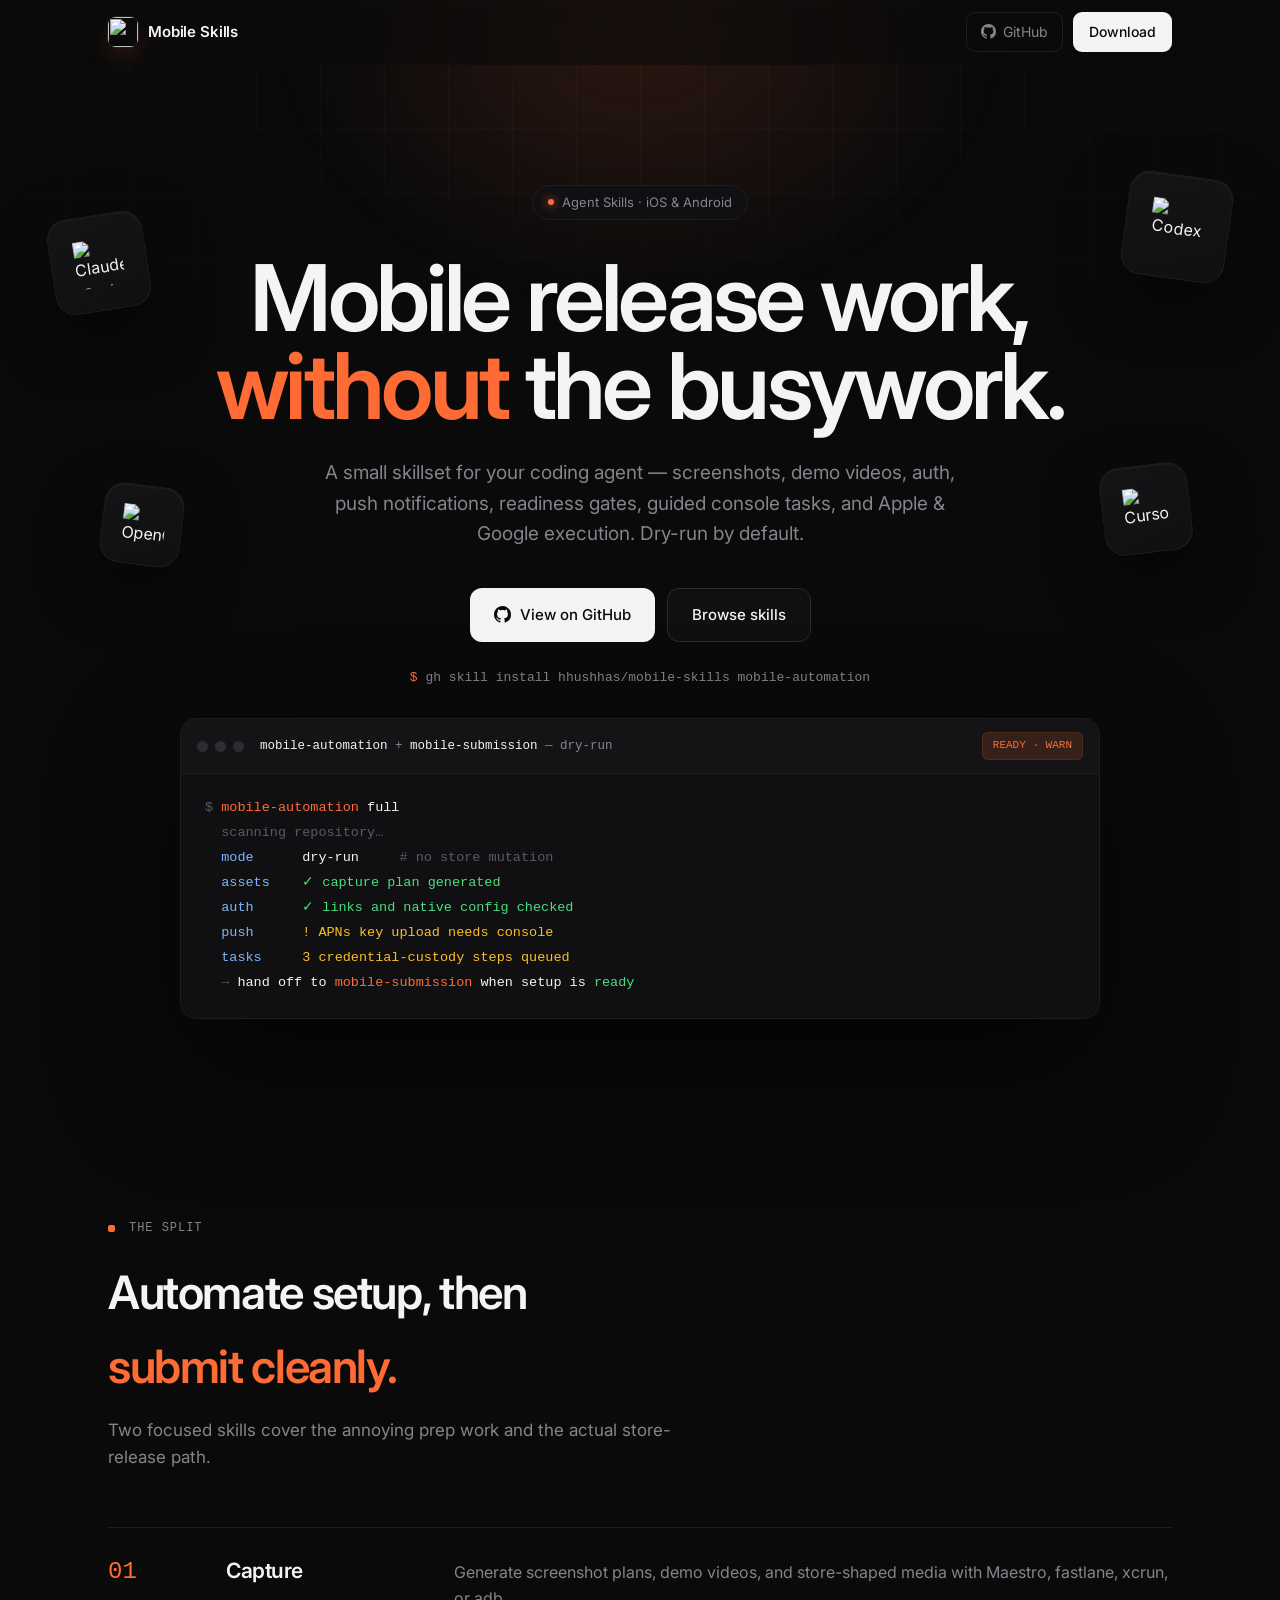
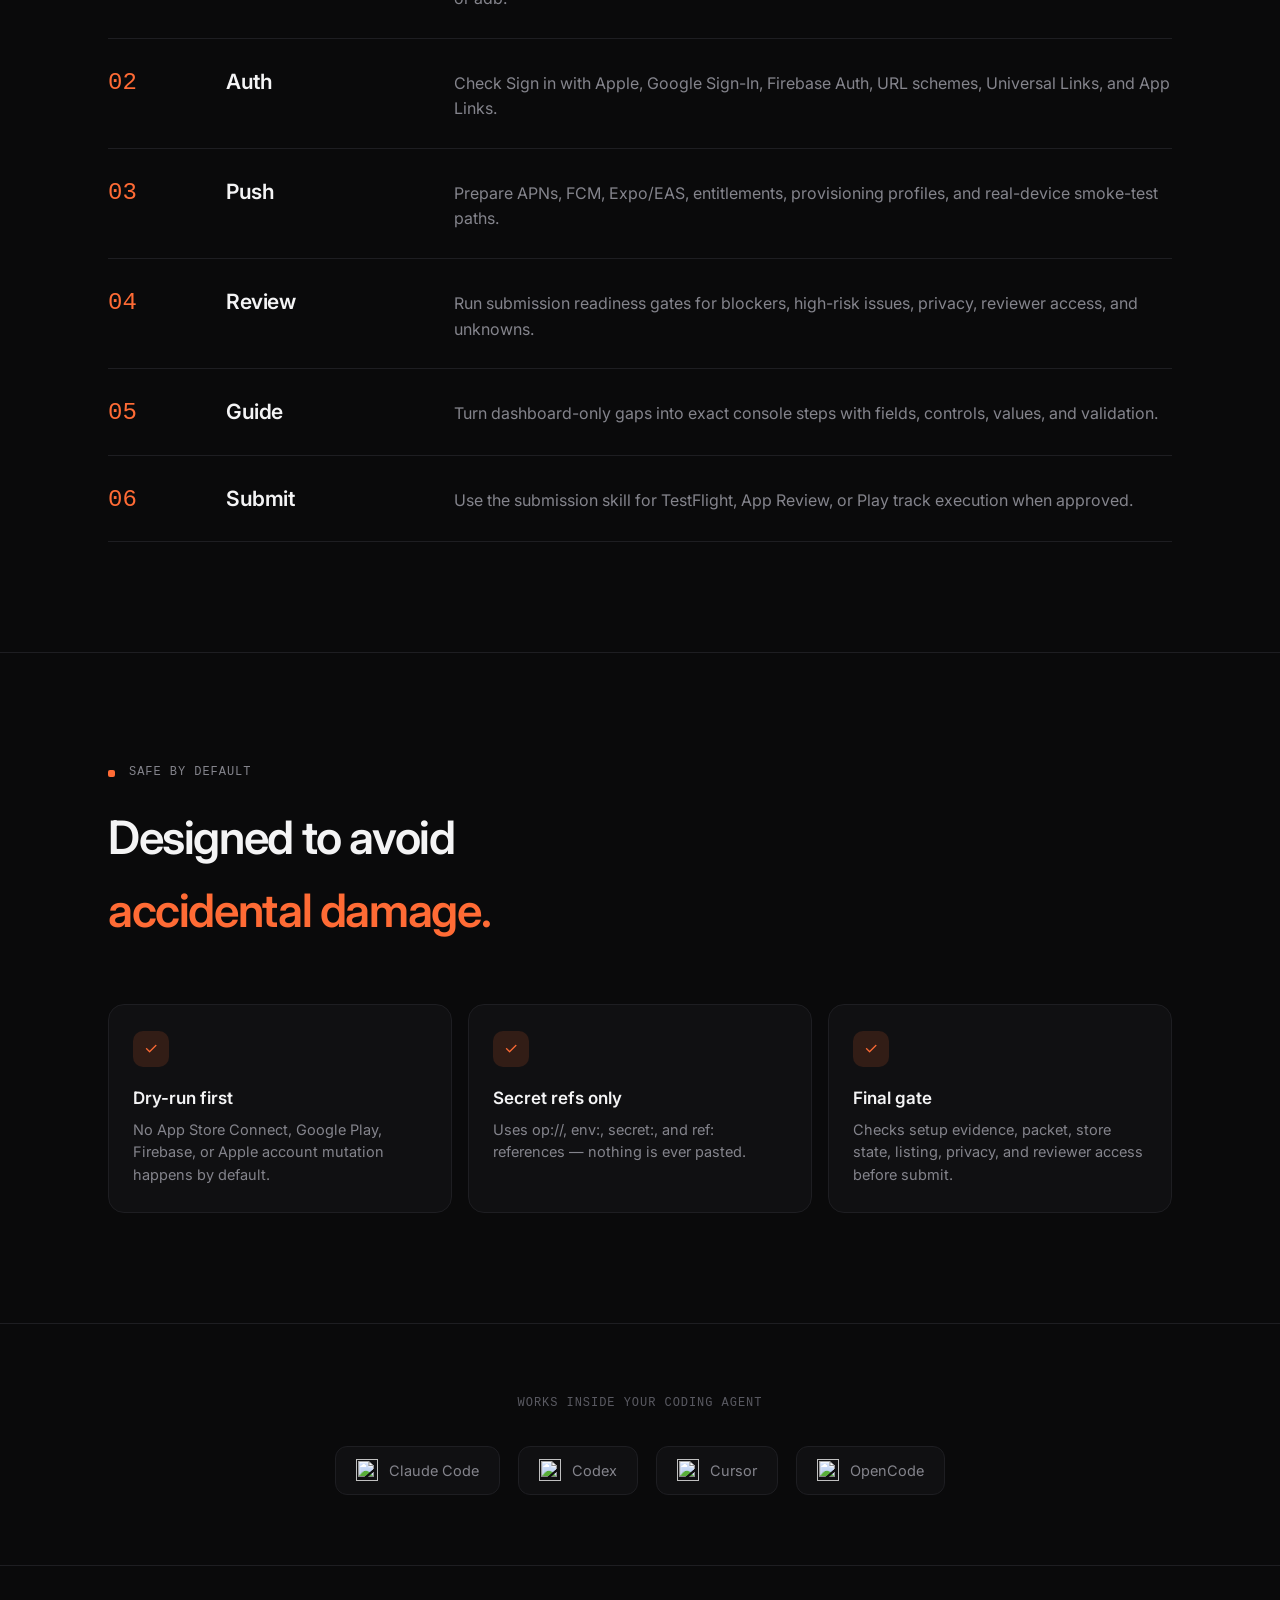
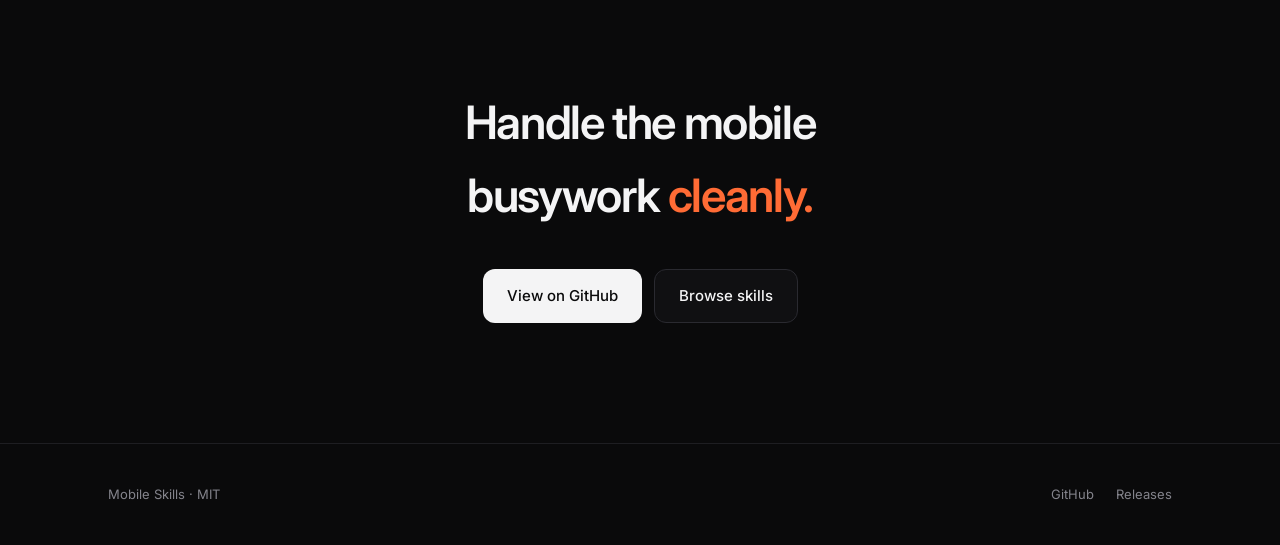
==== docs/index.html @ 4fb56642 "feat: add mobile automation skill" ====
<!doctype html>
<html lang="en">
  <head>
    <meta charset="utf-8" />
    <meta name="viewport" content="width=device-width, initial-scale=1" />
    <title>Mobile Skills</title>
    <meta name="description" content="Agent Skills for iOS and Android screenshots, auth, push notifications, readiness, and store submission." />
    <meta property="og:title" content="Mobile Skills" />
    <meta property="og:description" content="Automate mobile setup chores, then prepare and submit cleanly through App Store Connect and Google Play." />
    <meta property="og:type" content="website" />
    <meta property="og:url" content="https://hhushhas.github.io/mobile-skills/" />
    <meta property="og:image" content="https://hhushhas.github.io/mobile-skills/assets/mobile-submission-logo.png" />
    <link rel="icon" type="image/png" href="./assets/mobile-submission-logo.png" />
    <link rel="apple-touch-icon" href="./assets/mobile-submission-logo.png" />
    <meta name="theme-color" content="#0a0a0b" />
    <link rel="preconnect" href="https://fonts.googleapis.com" />
    <link rel="preconnect" href="https://fonts.gstatic.com" crossorigin />
    <link href="https://fonts.googleapis.com/css2?family=Inter:wght@400;500;600;700&display=swap" rel="stylesheet" />
    <style>
      :root {
        --bg: #0a0a0b;
        --panel: #101012;
        --panel2: #141417;
        --line: #1e1e22;
        --line2: #2a2a30;
        --text: #f4f4f5;
        --muted: #84848c;
        --faint: #5a5a62;
        --accent: #ff6b35;
        --accent-soft: rgba(255,107,53,.14);
        --sans: "Inter", -apple-system, BlinkMacSystemFont, "Segoe UI", sans-serif;
        --mono: ui-monospace, "SF Mono", "JetBrains Mono", Menlo, monospace;
      }
      * { box-sizing: border-box; margin: 0; padding: 0; }
      html { scroll-behavior: smooth; }
      body {
        background: var(--bg);
        color: var(--text);
        font-family: var(--sans);
        line-height: 1.6;
        -webkit-font-smoothing: antialiased;
        overflow-x: hidden;
      }
      a { color: inherit; text-decoration: none; }
      .wrap { max-width: 1120px; margin: 0 auto; padding: 0 28px; position: relative; }

      /* grid + glow backdrop */
      .bg { position: fixed; inset: 0; z-index: 0; pointer-events: none; }
      .bg .grid {
        position: absolute; inset: 0;
        background-image:
          linear-gradient(to right, rgba(255,255,255,.022) 1px, transparent 1px),
          linear-gradient(to bottom, rgba(255,255,255,.022) 1px, transparent 1px);
        background-size: 64px 64px;
        mask-image: radial-gradient(ellipse 90% 60% at 50% 0%, #000 30%, transparent 75%);
        -webkit-mask-image: radial-gradient(ellipse 90% 60% at 50% 0%, #000 30%, transparent 75%);
      }
      .bg .glow {
        position: absolute; top: -240px; left: 50%; transform: translateX(-50%);
        width: 760px; height: 560px;
        background: radial-gradient(ellipse at center, var(--accent-soft), transparent 65%);
        filter: blur(30px);
      }

      /* header */
      header { position: sticky; top: 0; z-index: 30; backdrop-filter: blur(14px); background: rgba(10,10,11,.6); border-bottom: 1px solid transparent; transition: border-color .2s; }
      header.scrolled { border-color: var(--line); }
      .nav { display: flex; justify-content: space-between; align-items: center; height: 64px; }
      .brand { display: flex; align-items: center; gap: 10px; font-weight: 600; font-size: 15px; letter-spacing: -.01em; }
      .brand .mk { width: 30px; height: 30px; border-radius: 8px; display: block; object-fit: cover; box-shadow: 0 0 0 1px var(--line), 0 10px 24px rgba(255,107,53,.16); }
      .nav .right { display: flex; align-items: center; gap: 10px; }
      .ghost-link { display: inline-flex; align-items: center; gap: 7px; font-size: 14px; color: var(--muted); padding: 8px 14px; border: 1px solid var(--line); border-radius: 9px; transition: .15s; }
      .ghost-link:hover { color: var(--text); border-color: var(--line2); }
      .ghost-link svg { width: 15px; height: 15px; fill: currentColor; }
      .dl-link { font-size: 14px; font-weight: 500; color: #0a0a0b; background: var(--text); padding: 9px 16px; border-radius: 9px; transition: .15s; }
      .dl-link:hover { opacity: .9; }

      /* hero */
      .hero { position: relative; z-index: 1; padding: 120px 0 90px; text-align: center; }
      .eyebrow { display: inline-flex; align-items: center; gap: 8px; font-size: 13px; color: var(--muted); border: 1px solid var(--line); background: var(--panel); border-radius: 100px; padding: 6px 15px; margin-bottom: 34px; }
      .eyebrow .dot { width: 6px; height: 6px; border-radius: 50%; background: var(--accent); box-shadow: 0 0 10px var(--accent); }
      h1 { font-size: clamp(46px, 8vw, 92px); line-height: .96; letter-spacing: -.04em; font-weight: 600; max-width: 16ch; margin: 0 auto; }
      h1 .em { color: var(--accent); }
      .lead { margin: 28px auto 0; font-size: 19px; color: var(--muted); max-width: 56ch; }
      .cta { margin-top: 38px; display: flex; gap: 12px; justify-content: center; flex-wrap: wrap; }
      .btn { display: inline-flex; align-items: center; gap: 9px; font-size: 15px; font-weight: 500; padding: 14px 24px; border-radius: 12px; transition: .18s; }
      .btn svg { width: 17px; height: 17px; fill: currentColor; }
      .btn.p { background: var(--text); color: #0a0a0b; }
      .btn.p:hover { transform: translateY(-2px); box-shadow: 0 14px 40px rgba(255,255,255,.1); }
      .btn.g { color: var(--text); border: 1px solid var(--line2); background: var(--panel); }
      .btn.g:hover { border-color: var(--faint); }
      .install-line { margin-top: 26px; font-family: var(--mono); font-size: 13px; color: var(--faint); }
      .install-line code { color: var(--muted); }
      .install-line .p { color: var(--accent); }

      /* floating tool tiles */
      .float { position: absolute; z-index: 1; border-radius: 20px; background: linear-gradient(160deg, var(--panel2), var(--panel)); border: 1px solid var(--line); display: grid; place-items: center; box-shadow: 0 24px 60px rgba(0,0,0,.5); }
      .float img { width: 52%; height: 52%; object-fit: contain; }
      .float.f1 { width: 96px; height: 96px; top: 150px; left: 4%; transform: rotate(-9deg); animation: float1 7s ease-in-out infinite; }
      .float.f2 { width: 104px; height: 104px; top: 110px; right: 4%; transform: rotate(8deg); animation: float2 8s ease-in-out infinite; }
      .float.f3 { width: 80px; height: 80px; top: 420px; left: 8%; transform: rotate(7deg); animation: float2 9s ease-in-out infinite; }
      .float.f4 { width: 88px; height: 88px; top: 400px; right: 7%; transform: rotate(-7deg); animation: float1 8.5s ease-in-out infinite; }
      .float.f1::after, .float.f2::after, .float.f3::after, .float.f4::after { content: ""; position: absolute; inset: 0; border-radius: 20px; box-shadow: inset 0 1px 0 rgba(255,255,255,.05); }
      @keyframes float1 { 0%,100% { translate: 0 0; } 50% { translate: 0 -14px; } }
      @keyframes float2 { 0%,100% { translate: 0 0; } 50% { translate: 0 12px; } }

      /* product window */
      .stage { position: relative; z-index: 1; margin-top: 30px; }
      .window { max-width: 920px; margin: 0 auto; border-radius: 16px; border: 1px solid var(--line); background: var(--panel); overflow: hidden; box-shadow: 0 50px 120px rgba(0,0,0,.6); text-align: left; }
      .titlebar { display: flex; align-items: center; gap: 16px; padding: 13px 16px; border-bottom: 1px solid var(--line); background: var(--panel2); }
      .dots { display: flex; gap: 7px; }
      .dots i { width: 11px; height: 11px; border-radius: 50%; background: #2c2c32; display: block; }
      .titlebar .t { font-family: var(--mono); font-size: 12.5px; color: var(--muted); }
      .titlebar .t b { color: var(--text); font-weight: 500; }
      .badge { margin-left: auto; font-family: var(--mono); font-size: 11px; color: var(--accent); border: 1px solid var(--accent-soft); background: var(--accent-soft); padding: 4px 10px; border-radius: 6px; }
      .term { padding: 22px 24px; font-family: var(--mono); font-size: 13.5px; line-height: 1.85; }
      .term .l { display: block; white-space: pre; overflow-x: auto; }
      .term .c { color: var(--accent); }
      .term .k { color: #7fb5ff; }
      .term .g { color: #4ade80; }
      .term .y { color: #fbbf24; }
      .term .m { color: var(--faint); }
      .term .pl { color: var(--text); }

      /* sections */
      section.blk { position: relative; z-index: 1; padding: 110px 0; }
      section.blk + section.blk { border-top: 1px solid var(--line); }
      .label { display: flex; align-items: center; gap: 14px; font-family: var(--mono); font-size: 12px; color: var(--muted); letter-spacing: .08em; text-transform: uppercase; margin-bottom: 18px; }
      .label .pip { width: 7px; height: 7px; background: var(--accent); border-radius: 2px; }
      h2 { font-size: clamp(30px, 4.5vw, 46px); letter-spacing: -.03em; font-weight: 600; max-width: 18ch; }
      h2 .em { color: var(--accent); }
      .sub { color: var(--muted); margin-top: 14px; font-size: 17px; max-width: 56ch; }

      .phases { margin-top: 56px; }
      .phase { display: grid; grid-template-columns: 90px 200px 1fr; gap: 28px; align-items: baseline; padding: 26px 0; border-top: 1px solid var(--line); transition: .18s; }
      .phase:last-child { border-bottom: 1px solid var(--line); }
      .phase:hover { padding-left: 14px; }
      .phase .num { font-family: var(--mono); font-size: 24px; color: var(--accent); line-height: 1; }
      .phase h3 { font-size: 21px; font-weight: 600; letter-spacing: -.02em; }
      .phase p { color: var(--muted); line-height: 1.6; }

      .guards { margin-top: 56px; display: grid; grid-template-columns: repeat(3, 1fr); gap: 16px; }
      .gcard { border: 1px solid var(--line); background: var(--panel); border-radius: 16px; padding: 26px 24px; transition: .18s; }
      .gcard:hover { border-color: var(--line2); transform: translateY(-3px); }
      .gcard .ic { width: 36px; height: 36px; border-radius: 10px; background: var(--accent-soft); color: var(--accent); display: grid; place-items: center; font-size: 16px; margin-bottom: 18px; }
      .gcard b { font-size: 17px; font-weight: 600; }
      .gcard p { color: var(--muted); font-size: 14.5px; margin-top: 7px; line-height: 1.55; }

      /* tools strip */
      .tools { position: relative; z-index: 1; padding: 70px 0; border-top: 1px solid var(--line); text-align: center; }
      .tools .cap { font-family: var(--mono); font-size: 12px; color: var(--faint); letter-spacing: .08em; text-transform: uppercase; margin-bottom: 32px; }
      .tool-row { display: flex; justify-content: center; align-items: center; gap: 18px; flex-wrap: wrap; }
      .tool { display: flex; align-items: center; gap: 11px; padding: 12px 20px; border: 1px solid var(--line); border-radius: 12px; background: var(--panel); font-size: 14.5px; color: var(--muted); transition: .15s; }
      .tool:hover { border-color: var(--line2); color: var(--text); }
      .tool img { width: 22px; height: 22px; object-fit: contain; }

      /* final cta */
      .final { position: relative; z-index: 1; padding: 120px 0; text-align: center; border-top: 1px solid var(--line); }
      .final h2 { margin: 0 auto; }
      .final .cta { margin-top: 36px; }

      footer { position: relative; z-index: 1; border-top: 1px solid var(--line); padding: 40px 0; }
      .foot { display: flex; justify-content: space-between; align-items: center; font-size: 13px; color: var(--muted); flex-wrap: wrap; gap: 12px; }
      .foot a { color: var(--muted); }
      .foot a:hover { color: var(--text); }
      .foot .links { display: flex; gap: 22px; }

      @media (max-width: 900px) {
        .float { display: none; }
        .guards { grid-template-columns: 1fr; }
      }
      @media (max-width: 680px) {
        .phase { grid-template-columns: 50px 1fr; gap: 14px; }
        .phase .desc-cell { grid-column: 2; }
        .phase .num { font-size: 26px; }
        .nav .ghost-link span { display: none; }
      }
    </style>
  </head>
  <body>
    <div class="bg"><div class="grid"></div><div class="glow"></div></div>

    <header id="hdr">
      <div class="wrap nav">
        <a class="brand" href="#top"><img class="mk" src="./assets/mobile-submission-logo.png" alt="" /> Mobile Skills</a>
        <div class="right">
          <a class="ghost-link" href="https://github.com/hhushhas/mobile-skills">
            <svg viewBox="0 0 16 16"><path d="M8 0C3.58 0 0 3.58 0 8c0 3.54 2.29 6.53 5.47 7.59.4.07.55-.17.55-.38 0-.19-.01-.82-.01-1.49-2.01.37-2.53-.49-2.69-.94-.09-.23-.48-.94-.82-1.13-.28-.15-.68-.52-.01-.53.63-.01 1.08.58 1.23.82.72 1.21 1.87.87 2.33.66.07-.52.28-.87.51-1.07-1.78-.2-3.64-.89-3.64-3.95 0-.87.31-1.59.82-2.15-.08-.2-.36-1.02.08-2.12 0 0 .67-.21 2.2.82.64-.18 1.32-.27 2-.27.68 0 1.36.09 2 .27 1.53-1.04 2.2-.82 2.2-.82.44 1.1.16 1.92.08 2.12.51.56.82 1.27.82 2.15 0 3.07-1.87 3.75-3.65 3.95.29.25.54.73.54 1.48 0 1.07-.01 1.93-.01 2.2 0 .21.15.46.55.38A8.01 8.01 0 0016 8c0-4.42-3.58-8-8-8z"/></svg>
            <span>GitHub</span>
          </a>
          <a class="dl-link" href="https://github.com/hhushhas/mobile-skills">Download</a>
        </div>
      </div>
    </header>

    <main id="top">
      <section class="hero">
        <div class="float f1"><img src="./assets/claude.svg" alt="Claude Code" /></div>
        <div class="float f2"><img src="./assets/codex.svg" alt="Codex" /></div>
        <div class="float f3"><img src="./assets/opencode.svg" alt="OpenCode" /></div>
        <div class="float f4"><img src="./assets/cursor.svg" alt="Cursor" /></div>

        <div class="wrap">
          <span class="eyebrow"><span class="dot"></span> Agent Skills · iOS &amp; Android</span>
          <h1>Mobile release work, <span class="em">without</span> the busywork.</h1>
          <p class="lead">
            A small skillset for your coding agent — screenshots, demo videos, auth, push notifications,
            readiness gates, guided console tasks, and Apple &amp; Google execution. Dry-run by default.
          </p>
          <div class="cta">
            <a class="btn p" href="https://github.com/hhushhas/mobile-skills">
              <svg viewBox="0 0 16 16"><path d="M8 0C3.58 0 0 3.58 0 8c0 3.54 2.29 6.53 5.47 7.59.4.07.55-.17.55-.38 0-.19-.01-.82-.01-1.49-2.01.37-2.53-.49-2.69-.94-.09-.23-.48-.94-.82-1.13-.28-.15-.68-.52-.01-.53.63-.01 1.08.58 1.23.82.72 1.21 1.87.87 2.33.66.07-.52.28-.87.51-1.07-1.78-.2-3.64-.89-3.64-3.95 0-.87.31-1.59.82-2.15-.08-.2-.36-1.02.08-2.12 0 0 .67-.21 2.2.82.64-.18 1.32-.27 2-.27.68 0 1.36.09 2 .27 1.53-1.04 2.2-.82 2.2-.82.44 1.1.16 1.92.08 2.12.51.56.82 1.27.82 2.15 0 3.07-1.87 3.75-3.65 3.95.29.25.54.73.54 1.48 0 1.07-.01 1.93-.01 2.2 0 .21.15.46.55.38A8.01 8.01 0 0016 8c0-4.42-3.58-8-8-8z"/></svg>
              View on GitHub
            </a>
            <a class="btn g" href="https://github.com/hhushhas/mobile-skills">Browse skills</a>
          </div>
          <p class="install-line"><span class="p">$</span> <code>gh skill install hhushhas/mobile-skills mobile-automation</code></p>
        </div>

        <div class="wrap stage">
          <div class="window">
            <div class="titlebar">
              <div class="dots"><i></i><i></i><i></i></div>
              <span class="t"><b>mobile-automation</b> + <b>mobile-submission</b> — dry-run</span>
              <span class="badge">READY · WARN</span>
            </div>
            <div class="term">
<span class="l"><span class="m">$</span> <span class="c">mobile-automation</span> <span class="pl">full</span></span>
<span class="l"><span class="m">  scanning repository…</span></span>
<span class="l">  <span class="k">mode</span>      <span class="pl">dry-run</span>     <span class="m"># no store mutation</span></span>
<span class="l">  <span class="k">assets</span>    <span class="g">✓ capture plan generated</span></span>
<span class="l">  <span class="k">auth</span>      <span class="g">✓ links and native config checked</span></span>
<span class="l">  <span class="k">push</span>      <span class="y">! APNs key upload needs console</span></span>
<span class="l">  <span class="k">tasks</span>     <span class="y">3 credential-custody steps queued</span></span>
<span class="l"><span class="m">  →</span> hand off to <span class="c">mobile-submission</span> when setup is <span class="g">ready</span></span>
            </div>
          </div>
        </div>
      </section>

      <section class="blk" id="flow">
        <div class="wrap">
          <div class="label"><span class="pip"></span> The split</div>
          <h2>Automate setup, then <span class="em">submit cleanly.</span></h2>
          <p class="sub">Two focused skills cover the annoying prep work and the actual store-release path.</p>
          <div class="phases">
            <div class="phase"><span class="num">01</span><h3>Capture</h3><p class="desc-cell">Generate screenshot plans, demo videos, and store-shaped media with Maestro, fastlane, xcrun, or adb.</p></div>
            <div class="phase"><span class="num">02</span><h3>Auth</h3><p class="desc-cell">Check Sign in with Apple, Google Sign-In, Firebase Auth, URL schemes, Universal Links, and App Links.</p></div>
            <div class="phase"><span class="num">03</span><h3>Push</h3><p class="desc-cell">Prepare APNs, FCM, Expo/EAS, entitlements, provisioning profiles, and real-device smoke-test paths.</p></div>
            <div class="phase"><span class="num">04</span><h3>Review</h3><p class="desc-cell">Run submission readiness gates for blockers, high-risk issues, privacy, reviewer access, and unknowns.</p></div>
            <div class="phase"><span class="num">05</span><h3>Guide</h3><p class="desc-cell">Turn dashboard-only gaps into exact console steps with fields, controls, values, and validation.</p></div>
            <div class="phase"><span class="num">06</span><h3>Submit</h3><p class="desc-cell">Use the submission skill for TestFlight, App Review, or Play track execution when approved.</p></div>
          </div>
        </div>
      </section>

      <section class="blk" id="safe">
        <div class="wrap">
          <div class="label"><span class="pip"></span> Safe by default</div>
          <h2>Designed to avoid <span class="em">accidental damage.</span></h2>
          <div class="guards">
            <div class="gcard"><div class="ic">✓</div><b>Dry-run first</b><p>No App Store Connect, Google Play, Firebase, or Apple account mutation happens by default.</p></div>
            <div class="gcard"><div class="ic">✓</div><b>Secret refs only</b><p>Uses op://, env:, secret:, and ref: references — nothing is ever pasted.</p></div>
            <div class="gcard"><div class="ic">✓</div><b>Final gate</b><p>Checks setup evidence, packet, store state, listing, privacy, and reviewer access before submit.</p></div>
          </div>
        </div>
      </section>
    </main>

    <section class="tools">
      <div class="wrap">
        <p class="cap">Works inside your coding agent</p>
        <div class="tool-row">
          <span class="tool"><img src="./assets/claude.svg" alt="" /> Claude Code</span>
          <span class="tool"><img src="./assets/codex.svg" alt="" /> Codex</span>
          <span class="tool"><img src="./assets/cursor.svg" alt="" /> Cursor</span>
          <span class="tool"><img src="./assets/opencode.svg" alt="" /> OpenCode</span>
        </div>
      </div>
    </section>

    <section class="final">
      <div class="wrap">
        <h2 style="text-align:center;">Handle the mobile busywork <span class="em">cleanly.</span></h2>
        <div class="cta">
          <a class="btn p" href="https://github.com/hhushhas/mobile-skills">View on GitHub</a>
          <a class="btn g" href="https://github.com/hhushhas/mobile-skills">Browse skills</a>
        </div>
      </div>
    </section>

    <footer>
      <div class="wrap foot">
        <span>Mobile Skills · MIT</span>
        <span class="links">
          <a href="https://github.com/hhushhas/mobile-skills">GitHub</a>
          <a href="https://github.com/hhushhas/mobile-skills/releases">Releases</a>
        </span>
      </div>
    </footer>

    <script>
      const hdr = document.getElementById("hdr");
      const onScroll = () => hdr.classList.toggle("scrolled", window.scrollY > 8);
      onScroll();
      addEventListener("scroll", onScroll, { passive: true });
    </script>
  </body>
</html>
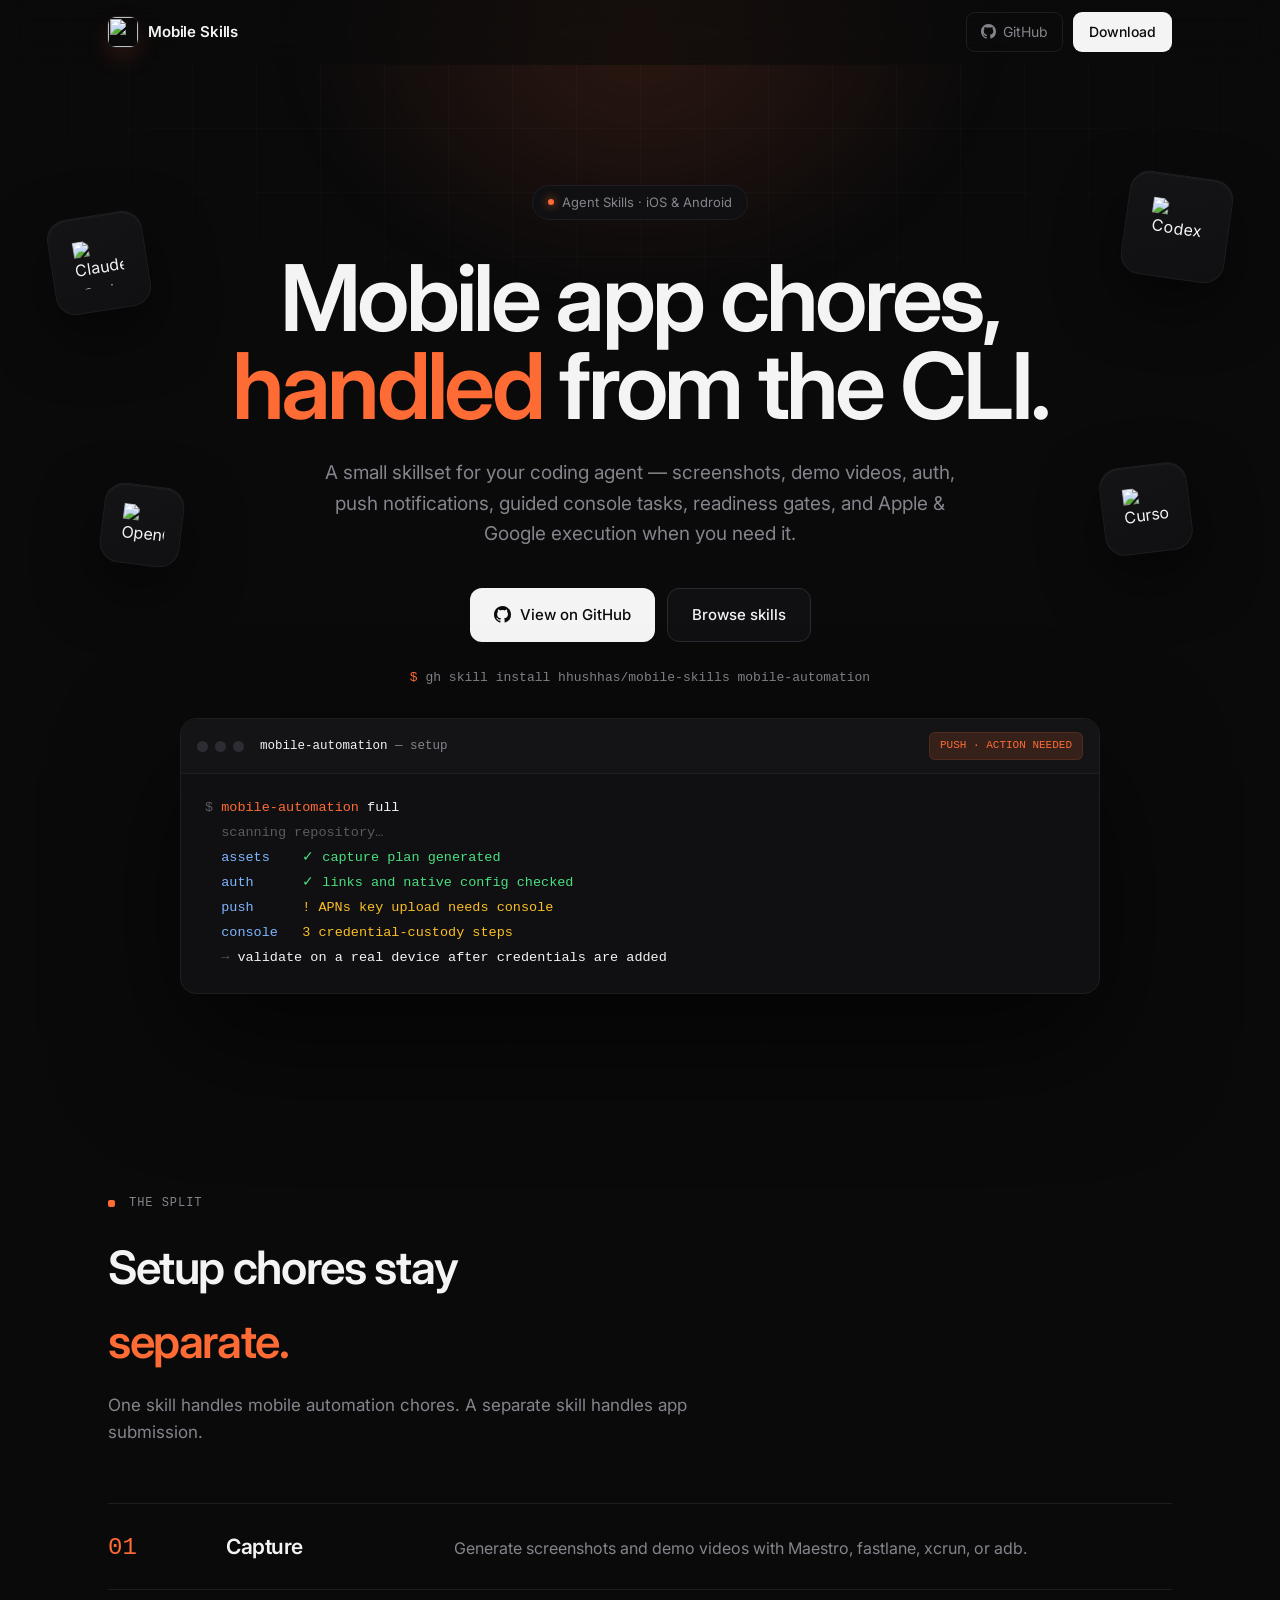
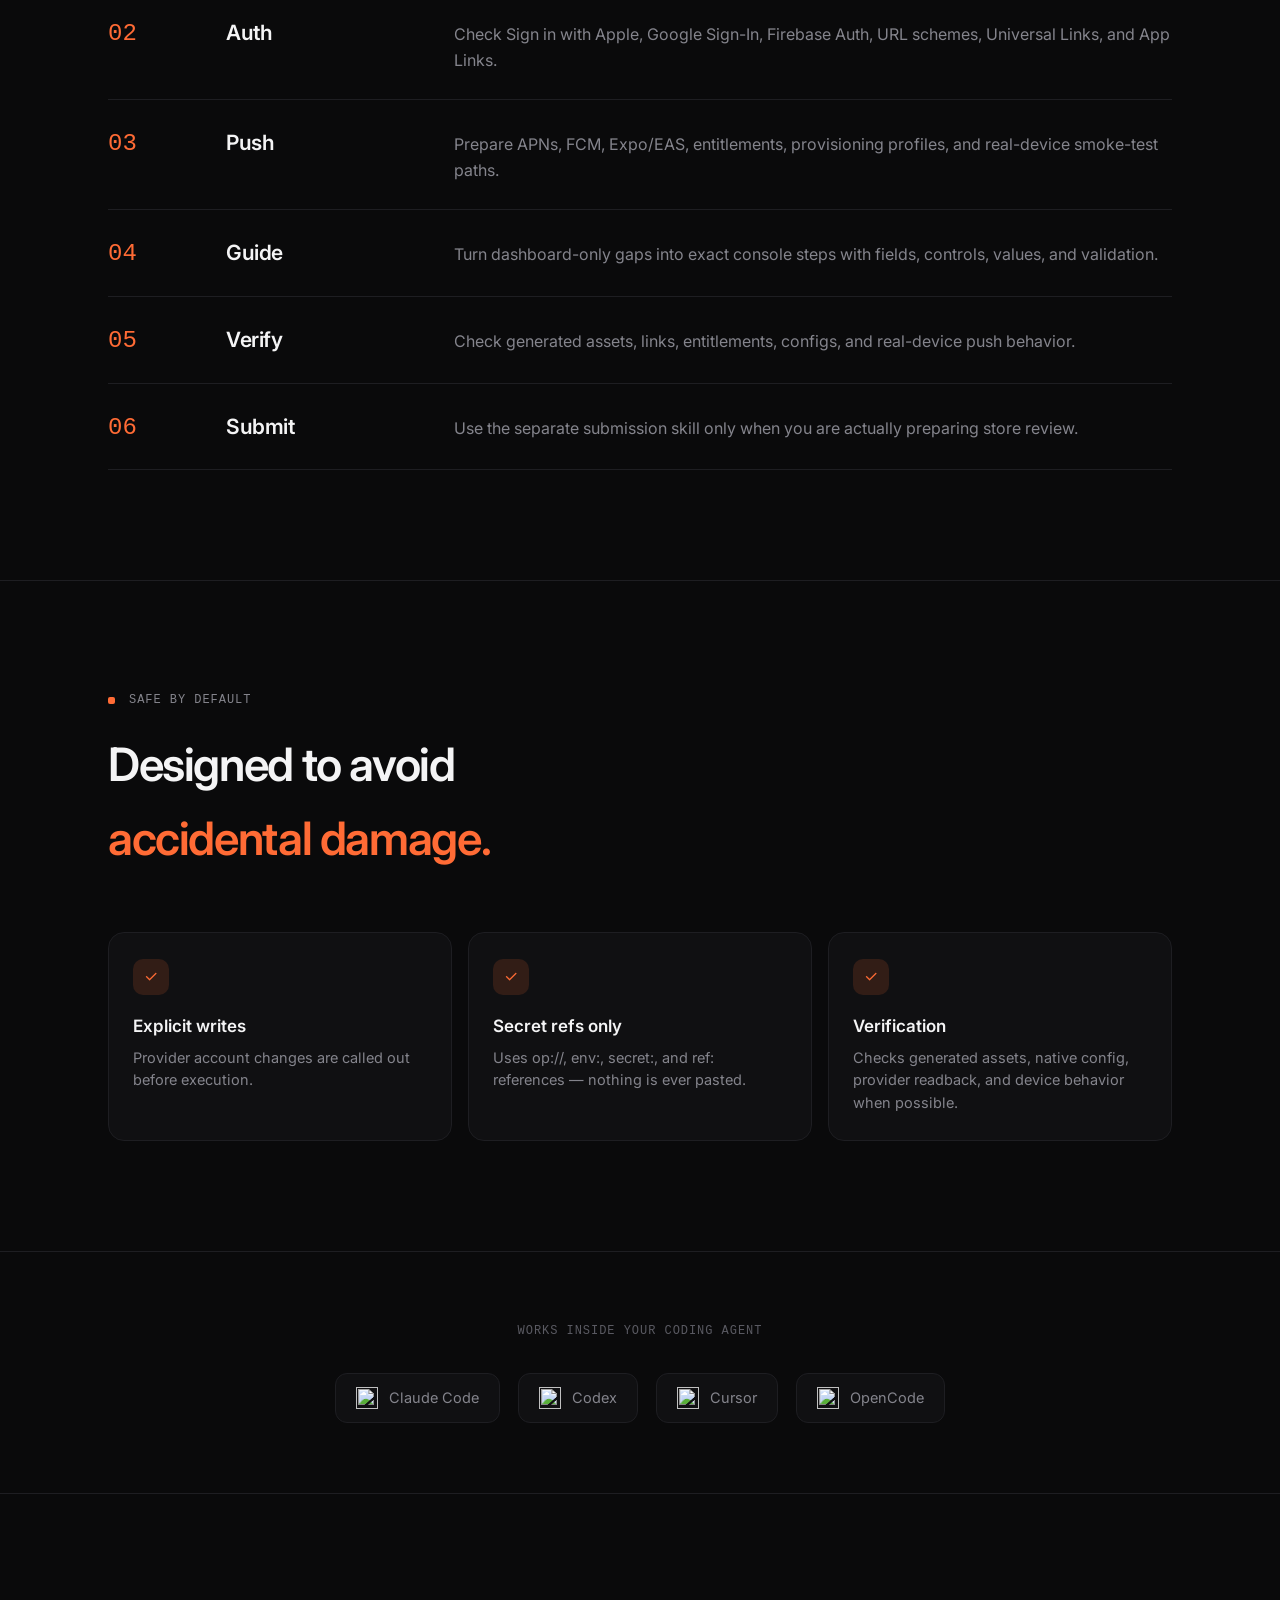
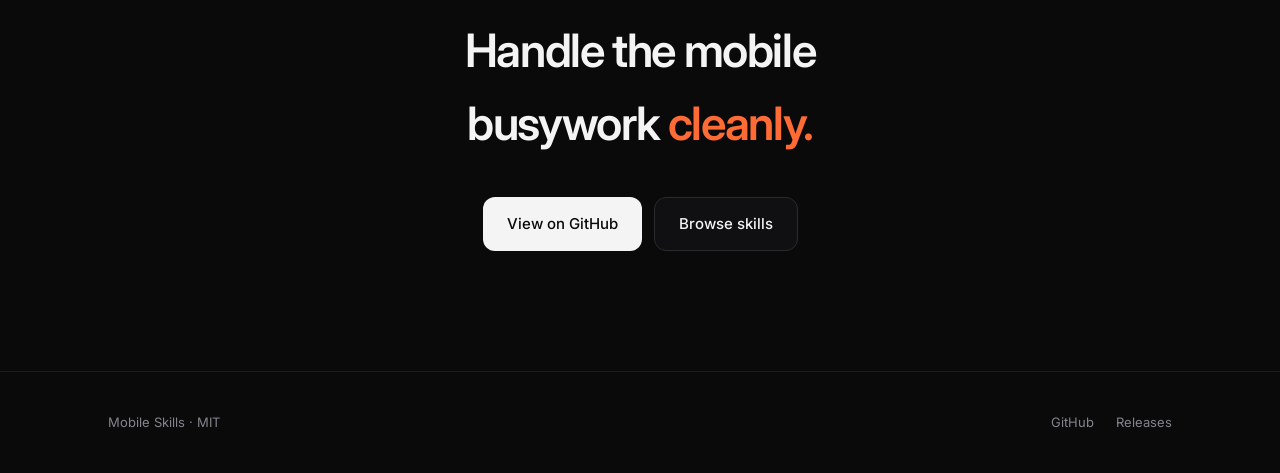
==== commit 52aa657f: "refactor: simplify mobile automation skill" ====
--- a/docs/index.html
+++ b/docs/index.html
@@ -4,9 +4,9 @@
     <meta charset="utf-8" />
     <meta name="viewport" content="width=device-width, initial-scale=1" />
     <title>Mobile Skills</title>
-    <meta name="description" content="Agent Skills for iOS and Android screenshots, auth, push notifications, readiness, and store submission." />
+    <meta name="description" content="Agent Skills for iOS and Android screenshots, auth, push notifications, readiness, and app submission." />
     <meta property="og:title" content="Mobile Skills" />
-    <meta property="og:description" content="Automate mobile setup chores, then prepare and submit cleanly through App Store Connect and Google Play." />
+    <meta property="og:description" content="Automate mobile setup chores with one skill, then use a separate skill when it is time to submit." />
     <meta property="og:type" content="website" />
     <meta property="og:url" content="https://hhushhas.github.io/mobile-skills/" />
     <meta property="og:image" content="https://hhushhas.github.io/mobile-skills/assets/mobile-submission-logo.png" />
@@ -202,10 +202,10 @@
 
         <div class="wrap">
           <span class="eyebrow"><span class="dot"></span> Agent Skills · iOS &amp; Android</span>
-          <h1>Mobile release work, <span class="em">without</span> the busywork.</h1>
+          <h1>Mobile app chores, <span class="em">handled</span> from the CLI.</h1>
           <p class="lead">
             A small skillset for your coding agent — screenshots, demo videos, auth, push notifications,
-            readiness gates, guided console tasks, and Apple &amp; Google execution. Dry-run by default.
+            guided console tasks, readiness gates, and Apple &amp; Google execution when you need it.
           </p>
           <div class="cta">
             <a class="btn p" href="https://github.com/hhushhas/mobile-skills">
@@ -221,18 +221,17 @@
           <div class="window">
             <div class="titlebar">
               <div class="dots"><i></i><i></i><i></i></div>
-              <span class="t"><b>mobile-automation</b> + <b>mobile-submission</b> — dry-run</span>
-              <span class="badge">READY · WARN</span>
+              <span class="t"><b>mobile-automation</b> — setup</span>
+              <span class="badge">PUSH · ACTION NEEDED</span>
             </div>
             <div class="term">
 <span class="l"><span class="m">$</span> <span class="c">mobile-automation</span> <span class="pl">full</span></span>
 <span class="l"><span class="m">  scanning repository…</span></span>
-<span class="l">  <span class="k">mode</span>      <span class="pl">dry-run</span>     <span class="m"># no store mutation</span></span>
 <span class="l">  <span class="k">assets</span>    <span class="g">✓ capture plan generated</span></span>
 <span class="l">  <span class="k">auth</span>      <span class="g">✓ links and native config checked</span></span>
 <span class="l">  <span class="k">push</span>      <span class="y">! APNs key upload needs console</span></span>
-<span class="l">  <span class="k">tasks</span>     <span class="y">3 credential-custody steps queued</span></span>
-<span class="l"><span class="m">  →</span> hand off to <span class="c">mobile-submission</span> when setup is <span class="g">ready</span></span>
+<span class="l">  <span class="k">console</span>   <span class="y">3 credential-custody steps</span></span>
+<span class="l"><span class="m">  →</span> validate on a real device after credentials are added</span>
             </div>
           </div>
         </div>
@@ -241,15 +240,15 @@
       <section class="blk" id="flow">
         <div class="wrap">
           <div class="label"><span class="pip"></span> The split</div>
-          <h2>Automate setup, then <span class="em">submit cleanly.</span></h2>
-          <p class="sub">Two focused skills cover the annoying prep work and the actual store-release path.</p>
+          <h2>Setup chores stay <span class="em">separate.</span></h2>
+          <p class="sub">One skill handles mobile automation chores. A separate skill handles app submission.</p>
           <div class="phases">
-            <div class="phase"><span class="num">01</span><h3>Capture</h3><p class="desc-cell">Generate screenshot plans, demo videos, and store-shaped media with Maestro, fastlane, xcrun, or adb.</p></div>
+            <div class="phase"><span class="num">01</span><h3>Capture</h3><p class="desc-cell">Generate screenshots and demo videos with Maestro, fastlane, xcrun, or adb.</p></div>
             <div class="phase"><span class="num">02</span><h3>Auth</h3><p class="desc-cell">Check Sign in with Apple, Google Sign-In, Firebase Auth, URL schemes, Universal Links, and App Links.</p></div>
             <div class="phase"><span class="num">03</span><h3>Push</h3><p class="desc-cell">Prepare APNs, FCM, Expo/EAS, entitlements, provisioning profiles, and real-device smoke-test paths.</p></div>
-            <div class="phase"><span class="num">04</span><h3>Review</h3><p class="desc-cell">Run submission readiness gates for blockers, high-risk issues, privacy, reviewer access, and unknowns.</p></div>
-            <div class="phase"><span class="num">05</span><h3>Guide</h3><p class="desc-cell">Turn dashboard-only gaps into exact console steps with fields, controls, values, and validation.</p></div>
-            <div class="phase"><span class="num">06</span><h3>Submit</h3><p class="desc-cell">Use the submission skill for TestFlight, App Review, or Play track execution when approved.</p></div>
+            <div class="phase"><span class="num">04</span><h3>Guide</h3><p class="desc-cell">Turn dashboard-only gaps into exact console steps with fields, controls, values, and validation.</p></div>
+            <div class="phase"><span class="num">05</span><h3>Verify</h3><p class="desc-cell">Check generated assets, links, entitlements, configs, and real-device push behavior.</p></div>
+            <div class="phase"><span class="num">06</span><h3>Submit</h3><p class="desc-cell">Use the separate submission skill only when you are actually preparing store review.</p></div>
           </div>
         </div>
       </section>
@@ -259,9 +258,9 @@
           <div class="label"><span class="pip"></span> Safe by default</div>
           <h2>Designed to avoid <span class="em">accidental damage.</span></h2>
           <div class="guards">
-            <div class="gcard"><div class="ic">✓</div><b>Dry-run first</b><p>No App Store Connect, Google Play, Firebase, or Apple account mutation happens by default.</p></div>
+            <div class="gcard"><div class="ic">✓</div><b>Explicit writes</b><p>Provider account changes are called out before execution.</p></div>
             <div class="gcard"><div class="ic">✓</div><b>Secret refs only</b><p>Uses op://, env:, secret:, and ref: references — nothing is ever pasted.</p></div>
-            <div class="gcard"><div class="ic">✓</div><b>Final gate</b><p>Checks setup evidence, packet, store state, listing, privacy, and reviewer access before submit.</p></div>
+            <div class="gcard"><div class="ic">✓</div><b>Verification</b><p>Checks generated assets, native config, provider readback, and device behavior when possible.</p></div>
           </div>
         </div>
       </section>
